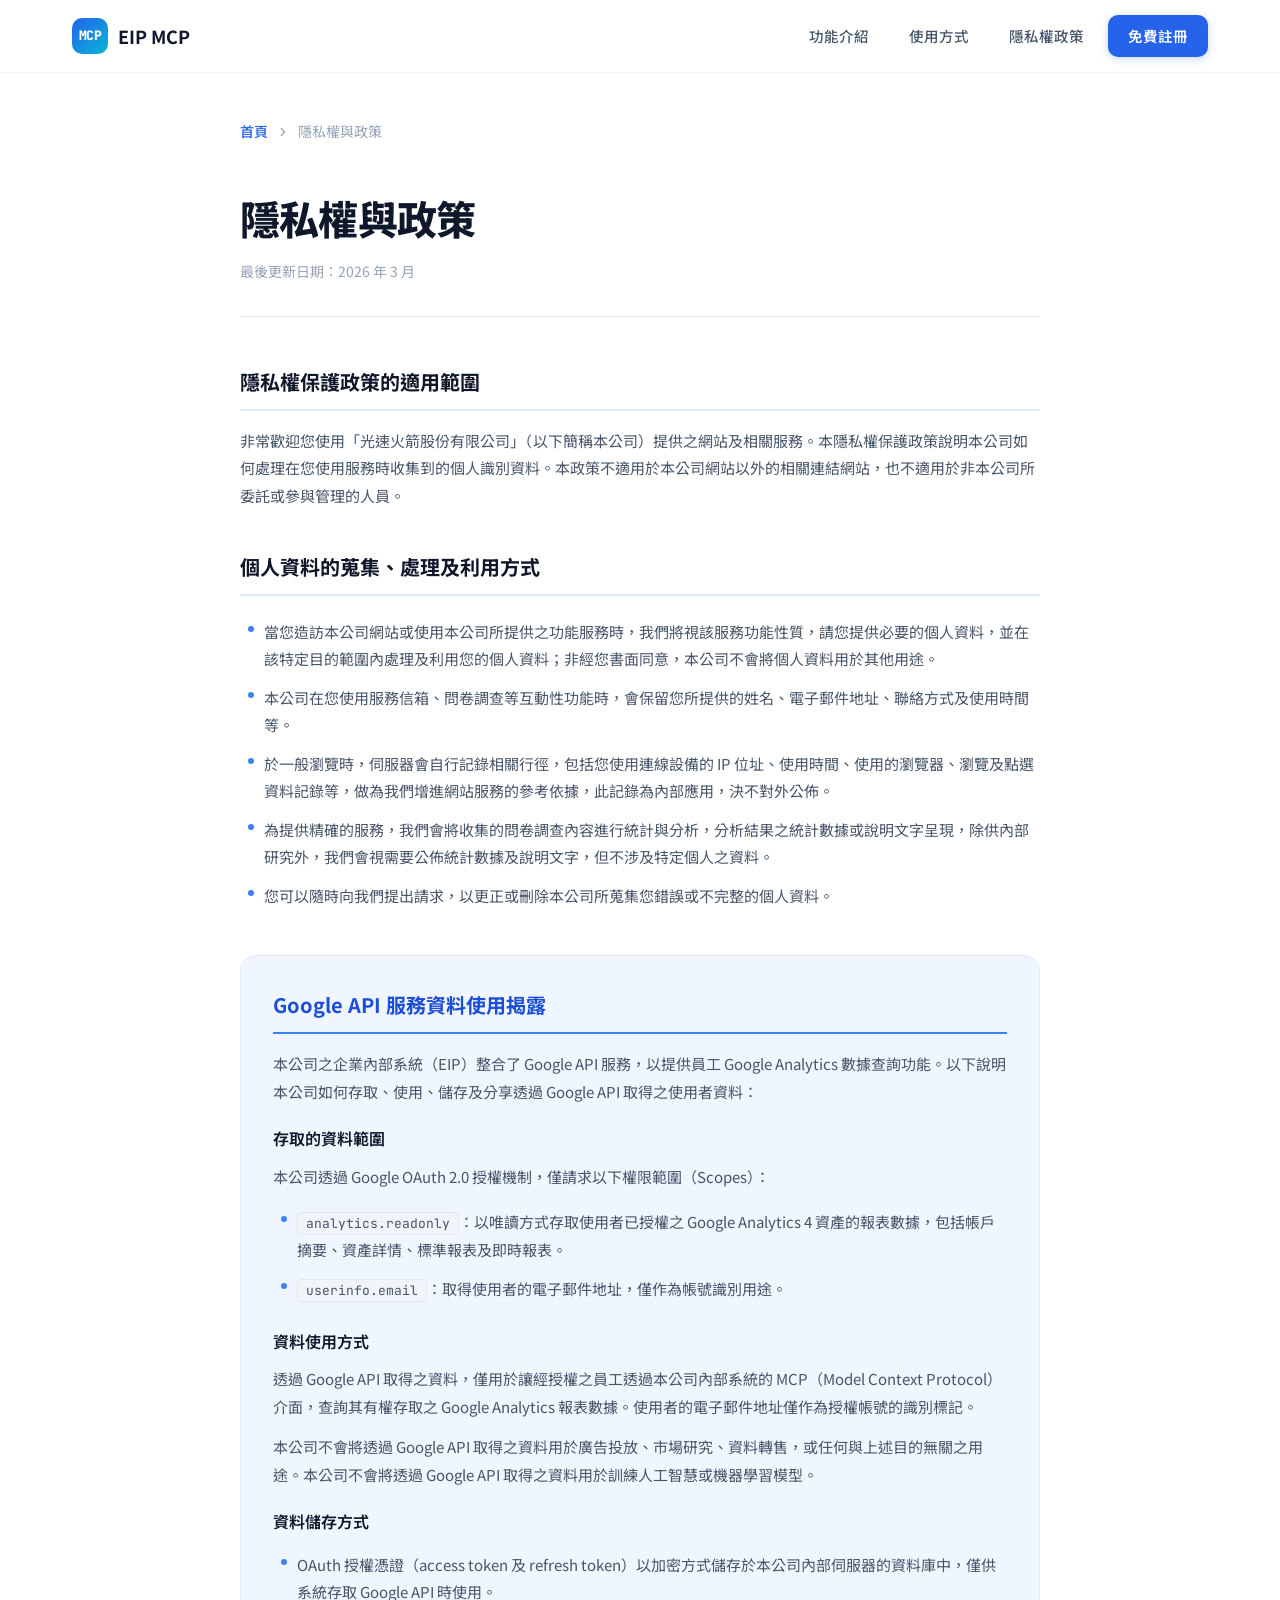
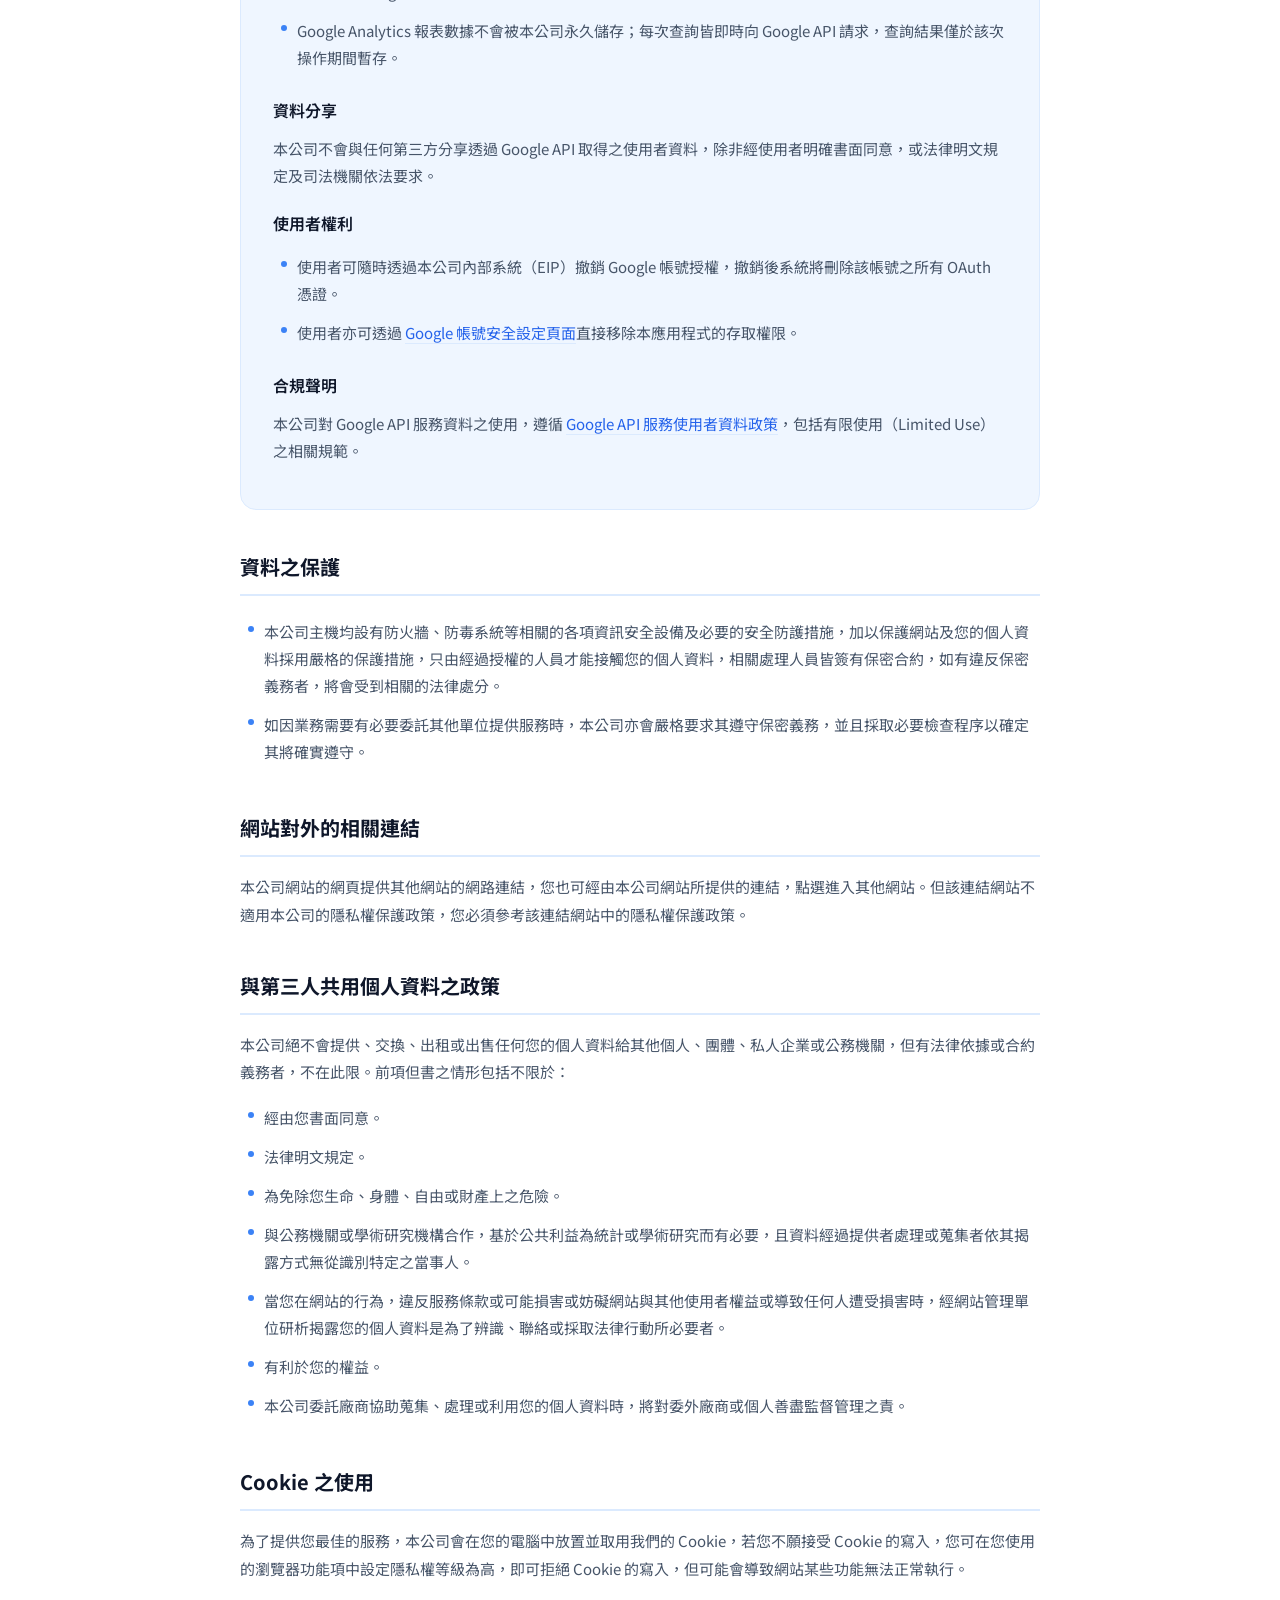
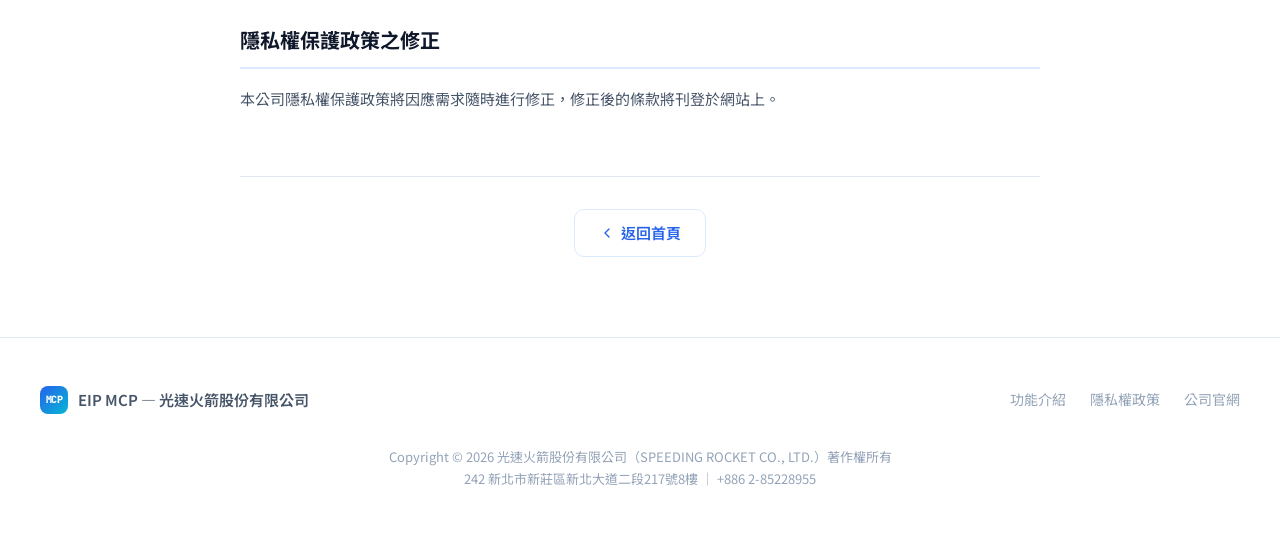
==== privacy.html @ 8275d1a3 "initial: EIP MCP 官網 + 隱私權政策" ====
<!DOCTYPE html>
<html lang="zh-TW">
<head>
  <meta charset="UTF-8">
  <meta name="viewport" content="width=device-width, initial-scale=1.0">
  <title>隱私權與政策 — EIP MCP</title>
  <meta name="description" content="光速火箭股份有限公司 EIP MCP 隱私權保護政策，包含 Google API 服務資料使用揭露。">
  <link rel="preconnect" href="https://fonts.googleapis.com">
  <link rel="preconnect" href="https://fonts.gstatic.com" crossorigin>
  <link href="https://fonts.googleapis.com/css2?family=Noto+Sans+TC:wght@400;500;600;700;900&family=JetBrains+Mono:wght@400;500&display=swap" rel="stylesheet">
  <link rel="stylesheet" href="style.css">
  <style>
    .privacy-page { padding: 120px 32px 80px; background: var(--surface); min-height: 100vh; }
    .privacy-page .privacy-inner { max-width: 800px; margin: 0 auto; }

    .breadcrumb {
      max-width: 800px; margin: 0 auto 40px;
      display: flex; align-items: center; gap: 8px;
      font-size: 14px; color: var(--text-muted);
      animation: fadeInUp 0.5s ease both;
    }
    .breadcrumb a {
      color: var(--primary); text-decoration: none; font-weight: 500;
      transition: color 0.2s;
    }
    .breadcrumb a:hover { color: var(--primary-dark); }
    .breadcrumb svg { width: 14px; height: 14px; color: var(--text-muted); }

    .privacy-page h2 {
      font-size: clamp(28px, 4vw, 40px); font-weight: 800;
      margin-bottom: 8px; letter-spacing: -0.02em;
      text-align: left;
      animation: fadeInUp 0.5s 0.05s ease both;
    }
    .privacy-page .privacy-updated {
      text-align: left; color: var(--text-muted);
      font-size: 14px; margin-bottom: 48px;
      padding-bottom: 32px; border-bottom: 1px solid var(--border);
      animation: fadeInUp 0.5s 0.1s ease both;
    }
    .privacy-page .privacy-section {
      animation: fadeInUp 0.5s 0.15s ease both;
    }

    /* Google API section highlight */
    .privacy-section.google-api-section {
      background: var(--primary-50);
      border: 1px solid var(--primary-100);
      border-radius: var(--radius);
      padding: 32px;
      margin-bottom: 40px;
    }
    .privacy-section.google-api-section h3 {
      border-bottom-color: var(--primary-light);
      color: var(--primary-dark);
    }

    .back-to-top {
      display: flex; align-items: center; justify-content: center; gap: 8px;
      margin-top: 64px; padding-top: 32px; border-top: 1px solid var(--border);
    }
    .back-to-top a {
      color: var(--primary); text-decoration: none; font-weight: 600;
      font-size: 15px; display: inline-flex; align-items: center; gap: 6px;
      padding: 10px 24px; border-radius: 10px;
      border: 1.5px solid var(--primary-100);
      transition: all 0.2s;
    }
    .back-to-top a:hover {
      background: var(--primary-50); border-color: var(--primary-light);
    }
    .back-to-top a svg { width: 16px; height: 16px; }

    @media (max-width: 640px) {
      .privacy-page { padding: 100px 20px 60px; }
      .privacy-section.google-api-section { padding: 24px 20px; }
    }
  </style>
</head>
<body>

  <!-- NAV -->
  <nav id="navbar">
    <div class="nav-inner">
      <a href="index.html" class="nav-logo">
        <div class="nav-logo-icon">MCP</div>
        EIP MCP
      </a>
      <button class="nav-toggle" onclick="document.querySelector('.nav-links').classList.toggle('open')" aria-label="選單">
        <span></span><span></span><span></span>
      </button>
      <div class="nav-links">
        <a href="index.html#features">功能介紹</a>
        <a href="index.html#how-it-works">使用方式</a>
        <a href="privacy.html">隱私權政策</a>
        <a href="https://meet.speeding-rocket.com/register" class="nav-cta">免費註冊</a>
      </div>
    </div>
  </nav>

  <!-- PRIVACY PAGE -->
  <main class="privacy-page">
    <div class="privacy-inner">

      <div class="breadcrumb">
        <a href="index.html">首頁</a>
        <svg viewBox="0 0 24 24" fill="none" stroke="currentColor" stroke-width="2" stroke-linecap="round" stroke-linejoin="round"><path d="m9 18 6-6-6-6"/></svg>
        <span>隱私權與政策</span>
      </div>

      <h2>隱私權與政策</h2>
      <p class="privacy-updated">最後更新日期：2026 年 3 月</p>

      <div class="privacy-section">
        <h3>隱私權保護政策的適用範圍</h3>
        <p>非常歡迎您使用「光速火箭股份有限公司」（以下簡稱本公司）提供之網站及相關服務。本隱私權保護政策說明本公司如何處理在您使用服務時收集到的個人識別資料。本政策不適用於本公司網站以外的相關連結網站，也不適用於非本公司所委託或參與管理的人員。</p>
      </div>

      <div class="privacy-section">
        <h3>個人資料的蒐集、處理及利用方式</h3>
        <ul>
          <li>當您造訪本公司網站或使用本公司所提供之功能服務時，我們將視該服務功能性質，請您提供必要的個人資料，並在該特定目的範圍內處理及利用您的個人資料；非經您書面同意，本公司不會將個人資料用於其他用途。</li>
          <li>本公司在您使用服務信箱、問卷調查等互動性功能時，會保留您所提供的姓名、電子郵件地址、聯絡方式及使用時間等。</li>
          <li>於一般瀏覽時，伺服器會自行記錄相關行徑，包括您使用連線設備的 IP 位址、使用時間、使用的瀏覽器、瀏覽及點選資料記錄等，做為我們增進網站服務的參考依據，此記錄為內部應用，決不對外公佈。</li>
          <li>為提供精確的服務，我們會將收集的問卷調查內容進行統計與分析，分析結果之統計數據或說明文字呈現，除供內部研究外，我們會視需要公佈統計數據及說明文字，但不涉及特定個人之資料。</li>
          <li>您可以隨時向我們提出請求，以更正或刪除本公司所蒐集您錯誤或不完整的個人資料。</li>
        </ul>
      </div>

      <div class="privacy-section google-api-section">
        <h3>Google API 服務資料使用揭露</h3>
        <p>本公司之企業內部系統（EIP）整合了 Google API 服務，以提供員工 Google Analytics 數據查詢功能。以下說明本公司如何存取、使用、儲存及分享透過 Google API 取得之使用者資料：</p>

        <h4>存取的資料範圍</h4>
        <p>本公司透過 Google OAuth 2.0 授權機制，僅請求以下權限範圍（Scopes）：</p>
        <ul>
          <li><code>analytics.readonly</code>：以唯讀方式存取使用者已授權之 Google Analytics 4 資產的報表數據，包括帳戶摘要、資產詳情、標準報表及即時報表。</li>
          <li><code>userinfo.email</code>：取得使用者的電子郵件地址，僅作為帳號識別用途。</li>
        </ul>

        <h4>資料使用方式</h4>
        <p>透過 Google API 取得之資料，僅用於讓經授權之員工透過本公司內部系統的 MCP（Model Context Protocol）介面，查詢其有權存取之 Google Analytics 報表數據。使用者的電子郵件地址僅作為授權帳號的識別標記。</p>
        <p>本公司不會將透過 Google API 取得之資料用於廣告投放、市場研究、資料轉售，或任何與上述目的無關之用途。本公司不會將透過 Google API 取得之資料用於訓練人工智慧或機器學習模型。</p>

        <h4>資料儲存方式</h4>
        <ul>
          <li>OAuth 授權憑證（access token 及 refresh token）以加密方式儲存於本公司內部伺服器的資料庫中，僅供系統存取 Google API 時使用。</li>
          <li>Google Analytics 報表數據不會被本公司永久儲存；每次查詢皆即時向 Google API 請求，查詢結果僅於該次操作期間暫存。</li>
        </ul>

        <h4>資料分享</h4>
        <p>本公司不會與任何第三方分享透過 Google API 取得之使用者資料，除非經使用者明確書面同意，或法律明文規定及司法機關依法要求。</p>

        <h4>使用者權利</h4>
        <ul>
          <li>使用者可隨時透過本公司內部系統（EIP）撤銷 Google 帳號授權，撤銷後系統將刪除該帳號之所有 OAuth 憑證。</li>
          <li>使用者亦可透過 <a href="https://myaccount.google.com/permissions" target="_blank" rel="noopener">Google 帳號安全設定頁面</a>直接移除本應用程式的存取權限。</li>
        </ul>

        <h4>合規聲明</h4>
        <p>本公司對 Google API 服務資料之使用，遵循 <a href="https://developers.google.com/terms/api-services-user-data-policy" target="_blank" rel="noopener">Google API 服務使用者資料政策</a>，包括有限使用（Limited Use）之相關規範。</p>
      </div>

      <div class="privacy-section">
        <h3>資料之保護</h3>
        <ul>
          <li>本公司主機均設有防火牆、防毒系統等相關的各項資訊安全設備及必要的安全防護措施，加以保護網站及您的個人資料採用嚴格的保護措施，只由經過授權的人員才能接觸您的個人資料，相關處理人員皆簽有保密合約，如有違反保密義務者，將會受到相關的法律處分。</li>
          <li>如因業務需要有必要委託其他單位提供服務時，本公司亦會嚴格要求其遵守保密義務，並且採取必要檢查程序以確定其將確實遵守。</li>
        </ul>
      </div>

      <div class="privacy-section">
        <h3>網站對外的相關連結</h3>
        <p>本公司網站的網頁提供其他網站的網路連結，您也可經由本公司網站所提供的連結，點選進入其他網站。但該連結網站不適用本公司的隱私權保護政策，您必須參考該連結網站中的隱私權保護政策。</p>
      </div>

      <div class="privacy-section">
        <h3>與第三人共用個人資料之政策</h3>
        <p>本公司絕不會提供、交換、出租或出售任何您的個人資料給其他個人、團體、私人企業或公務機關，但有法律依據或合約義務者，不在此限。前項但書之情形包括不限於：</p>
        <ul>
          <li>經由您書面同意。</li>
          <li>法律明文規定。</li>
          <li>為免除您生命、身體、自由或財產上之危險。</li>
          <li>與公務機關或學術研究機構合作，基於公共利益為統計或學術研究而有必要，且資料經過提供者處理或蒐集者依其揭露方式無從識別特定之當事人。</li>
          <li>當您在網站的行為，違反服務條款或可能損害或妨礙網站與其他使用者權益或導致任何人遭受損害時，經網站管理單位研析揭露您的個人資料是為了辨識、聯絡或採取法律行動所必要者。</li>
          <li>有利於您的權益。</li>
          <li>本公司委託廠商協助蒐集、處理或利用您的個人資料時，將對委外廠商或個人善盡監督管理之責。</li>
        </ul>
      </div>

      <div class="privacy-section">
        <h3>Cookie 之使用</h3>
        <p>為了提供您最佳的服務，本公司會在您的電腦中放置並取用我們的 Cookie，若您不願接受 Cookie 的寫入，您可在您使用的瀏覽器功能項中設定隱私權等級為高，即可拒絕 Cookie 的寫入，但可能會導致網站某些功能無法正常執行。</p>
      </div>

      <div class="privacy-section">
        <h3>隱私權保護政策之修正</h3>
        <p>本公司隱私權保護政策將因應需求隨時進行修正，修正後的條款將刊登於網站上。</p>
      </div>

      <div class="back-to-top">
        <a href="index.html">
          <svg viewBox="0 0 24 24" fill="none" stroke="currentColor" stroke-width="2" stroke-linecap="round" stroke-linejoin="round"><path d="m15 18-6-6 6-6"/></svg>
          返回首頁
        </a>
      </div>

    </div>
  </main>

  <!-- FOOTER -->
  <footer>
    <div class="footer-inner">
      <div class="footer-brand">
        <div class="nav-logo-icon">MCP</div>
        EIP MCP — 光速火箭股份有限公司
      </div>
      <div class="footer-links">
        <a href="index.html#features">功能介紹</a>
        <a href="privacy.html">隱私權政策</a>
        <a href="https://www.speeding-rocket.com" target="_blank" rel="noopener">公司官網</a>
      </div>
      <div class="footer-copy">
        Copyright &copy; 2026 光速火箭股份有限公司（SPEEDING ROCKET CO., LTD.）著作權所有<br>
        242 新北市新莊區新北大道二段217號8樓 ｜ +886 2-85228955
      </div>
    </div>
  </footer>

  <script>
    const navbar = document.getElementById('navbar');
    window.addEventListener('scroll', () => {
      navbar.classList.toggle('scrolled', window.scrollY > 20);
    });
    document.querySelectorAll('.nav-links a').forEach(a => {
      a.addEventListener('click', () => document.querySelector('.nav-links').classList.remove('open'));
    });
  </script>
</body>
</html>
---- style.css ----
/* ─── RESET & VARIABLES ─── */
*, *::before, *::after { margin: 0; padding: 0; box-sizing: border-box; }

:root {
  --primary: #2563eb;
  --primary-light: #3b82f6;
  --primary-dark: #1d4ed8;
  --primary-50: #eff6ff;
  --primary-100: #dbeafe;
  --accent: #06b6d4;
  --accent-light: #22d3ee;
  --surface: #ffffff;
  --surface-raised: #f8fafc;
  --surface-muted: #f1f5f9;
  --border: #e2e8f0;
  --border-light: #f1f5f9;
  --text: #0f172a;
  --text-secondary: #475569;
  --text-muted: #94a3b8;
  --success: #10b981;
  --warning: #f59e0b;
  --radius: 16px;
  --radius-sm: 10px;
  --shadow-sm: 0 1px 3px rgba(0,0,0,0.04), 0 1px 2px rgba(0,0,0,0.06);
  --shadow-md: 0 4px 16px rgba(0,0,0,0.06), 0 2px 4px rgba(0,0,0,0.04);
  --shadow-lg: 0 12px 40px rgba(0,0,0,0.08), 0 4px 12px rgba(0,0,0,0.04);
  --shadow-xl: 0 20px 60px rgba(0,0,0,0.1), 0 8px 20px rgba(0,0,0,0.06);
}

html { scroll-behavior: smooth; scroll-padding-top: 80px; }

body {
  font-family: 'Noto Sans TC', -apple-system, BlinkMacSystemFont, sans-serif;
  color: var(--text);
  background: var(--surface);
  line-height: 1.7;
  -webkit-font-smoothing: antialiased;
  overflow-x: hidden;
}

/* ─── NAV ─── */
nav {
  position: fixed; top: 0; left: 0; right: 0; z-index: 100;
  background: rgba(255,255,255,0.85);
  backdrop-filter: blur(20px) saturate(180%);
  -webkit-backdrop-filter: blur(20px) saturate(180%);
  border-bottom: 1px solid var(--border-light);
  transition: box-shadow 0.3s ease;
}
nav.scrolled { box-shadow: var(--shadow-sm); }
.nav-inner {
  max-width: 1200px; margin: 0 auto;
  padding: 0 32px; height: 72px;
  display: flex; align-items: center; justify-content: space-between;
}
.nav-logo {
  display: flex; align-items: center; gap: 10px;
  text-decoration: none; color: var(--text);
  font-weight: 700; font-size: 18px;
}
.nav-logo-icon {
  width: 36px; height: 36px; border-radius: 10px;
  background: linear-gradient(135deg, var(--primary), var(--accent));
  display: flex; align-items: center; justify-content: center;
  color: #fff; font-weight: 900; font-size: 13px;
  font-family: 'JetBrains Mono', monospace;
  letter-spacing: -0.5px;
}
.nav-links { display: flex; align-items: center; gap: 8px; }
.nav-links a {
  text-decoration: none; color: var(--text-secondary);
  padding: 8px 16px; border-radius: 8px;
  font-size: 14.5px; font-weight: 500;
  transition: all 0.2s ease;
}
.nav-links a:hover { color: var(--text); background: var(--surface-muted); }
.nav-cta {
  background: var(--primary) !important; color: #fff !important;
  padding: 9px 20px !important; border-radius: 10px !important;
  font-weight: 600 !important;
  transition: all 0.2s ease !important;
  box-shadow: 0 2px 8px rgba(37,99,235,0.25);
}
.nav-cta:hover {
  background: var(--primary-dark) !important;
  box-shadow: 0 4px 16px rgba(37,99,235,0.35) !important;
  transform: translateY(-1px);
}
.nav-toggle { display: none; background: none; border: none; cursor: pointer; padding: 8px; }
.nav-toggle span { display: block; width: 22px; height: 2px; background: var(--text); margin: 5px 0; border-radius: 2px; transition: 0.3s; }

@media (max-width: 768px) {
  .nav-toggle { display: block; }
  .nav-links {
    position: fixed; top: 72px; left: 0; right: 0;
    background: rgba(255,255,255,0.98); backdrop-filter: blur(20px);
    flex-direction: column; padding: 16px 24px 24px;
    border-bottom: 1px solid var(--border);
    transform: translateY(-110%); opacity: 0;
    transition: all 0.3s ease; gap: 4px;
  }
  .nav-links.open { transform: translateY(0); opacity: 1; }
  .nav-links a { width: 100%; padding: 12px 16px; }
  .nav-cta { width: 100% !important; text-align: center; margin-top: 8px; }
}

/* ─── BUTTONS ─── */
.btn {
  display: inline-flex; align-items: center; gap: 8px;
  padding: 14px 32px; border-radius: 12px;
  font-size: 16px; font-weight: 600;
  text-decoration: none; cursor: pointer; border: none;
  transition: all 0.25s ease;
}
.btn-primary {
  background: var(--primary); color: #fff;
  box-shadow: 0 4px 16px rgba(37,99,235,0.3);
}
.btn-primary:hover {
  background: var(--primary-dark);
  box-shadow: 0 6px 24px rgba(37,99,235,0.4);
  transform: translateY(-2px);
}
.btn-ghost {
  background: var(--surface); color: var(--text);
  border: 1.5px solid var(--border);
}
.btn-ghost:hover {
  border-color: var(--primary-light); color: var(--primary);
  background: var(--primary-50);
}
.btn svg { width: 18px; height: 18px; }

/* ─── SECTION HEADER ─── */
.section-header { text-align: center; margin-bottom: 72px; }
.section-label {
  display: inline-block;
  font-size: 13px; font-weight: 700;
  color: var(--primary); text-transform: uppercase;
  letter-spacing: 0.08em; margin-bottom: 16px;
}
.section-header h2 {
  font-size: clamp(28px, 4vw, 42px);
  font-weight: 800; letter-spacing: -0.02em; margin-bottom: 16px;
}
.section-header p {
  font-size: 18px; color: var(--text-secondary);
  max-width: 560px; margin: 0 auto;
}

/* ─── FOOTER ─── */
footer {
  padding: 48px 32px;
  border-top: 1px solid var(--border);
  text-align: center;
}
.footer-inner {
  max-width: 1200px; margin: 0 auto;
  display: flex; align-items: center; justify-content: space-between;
  flex-wrap: wrap; gap: 16px;
}
.footer-brand {
  display: flex; align-items: center; gap: 10px;
  font-weight: 600; font-size: 15px; color: var(--text-secondary);
}
.footer-brand .nav-logo-icon { width: 28px; height: 28px; font-size: 10px; border-radius: 8px; }
.footer-links { display: flex; gap: 24px; }
.footer-links a {
  font-size: 14px; color: var(--text-muted);
  text-decoration: none; transition: color 0.2s;
}
.footer-links a:hover { color: var(--text); }
.footer-copy { font-size: 13px; color: var(--text-muted); width: 100%; margin-top: 16px; }

@media (max-width: 640px) {
  .footer-inner { justify-content: center; text-align: center; }
  .footer-links { justify-content: center; }
}

/* ─── ANIMATIONS ─── */
@keyframes fadeInUp {
  from { opacity: 0; transform: translateY(24px); }
  to { opacity: 1; transform: translateY(0); }
}
.reveal {
  opacity: 0; transform: translateY(24px);
  transition: opacity 0.6s ease, transform 0.6s ease;
}
.reveal.visible { opacity: 1; transform: translateY(0); }

/* ─── PRIVACY (shared) ─── */
.privacy {
  padding: 120px 32px;
  background: var(--surface-raised);
  border-top: 1px solid var(--border-light);
}
.privacy-inner { max-width: 800px; margin: 0 auto; }
.privacy-inner h2 {
  font-size: clamp(28px, 4vw, 36px);
  font-weight: 800; margin-bottom: 16px;
  text-align: center; letter-spacing: -0.02em;
}
.privacy-inner .privacy-updated {
  text-align: center; color: var(--text-muted);
  font-size: 14px; margin-bottom: 48px;
}
.privacy-section { margin-bottom: 40px; }
.privacy-section h3 {
  font-size: 20px; font-weight: 700; margin-bottom: 16px; color: var(--text);
  padding-bottom: 10px; border-bottom: 2px solid var(--primary-100);
}
.privacy-section h4 {
  font-size: 16px; font-weight: 600; margin: 20px 0 10px; color: var(--text);
}
.privacy-section p {
  font-size: 15px; color: var(--text-secondary);
  margin-bottom: 12px; line-height: 1.85;
}
.privacy-section ul { list-style: none; padding: 0; }
.privacy-section ul li {
  font-size: 15px; color: var(--text-secondary);
  padding: 6px 0 6px 24px; position: relative; line-height: 1.8;
}
.privacy-section ul li::before {
  content: ''; position: absolute; left: 8px; top: 14px;
  width: 6px; height: 6px; border-radius: 50%;
  background: var(--primary-light);
}
.privacy-section code {
  font-family: 'JetBrains Mono', monospace;
  font-size: 13px; background: var(--surface-muted);
  padding: 2px 8px; border-radius: 4px;
  border: 1px solid var(--border); word-break: break-all;
}
.privacy-section a {
  color: var(--primary); text-decoration: none;
  border-bottom: 1px solid var(--primary-100); transition: border-color 0.2s;
}
.privacy-section a:hover { border-color: var(--primary); }

@media (max-width: 640px) {
  .privacy { padding: 80px 20px; }
}
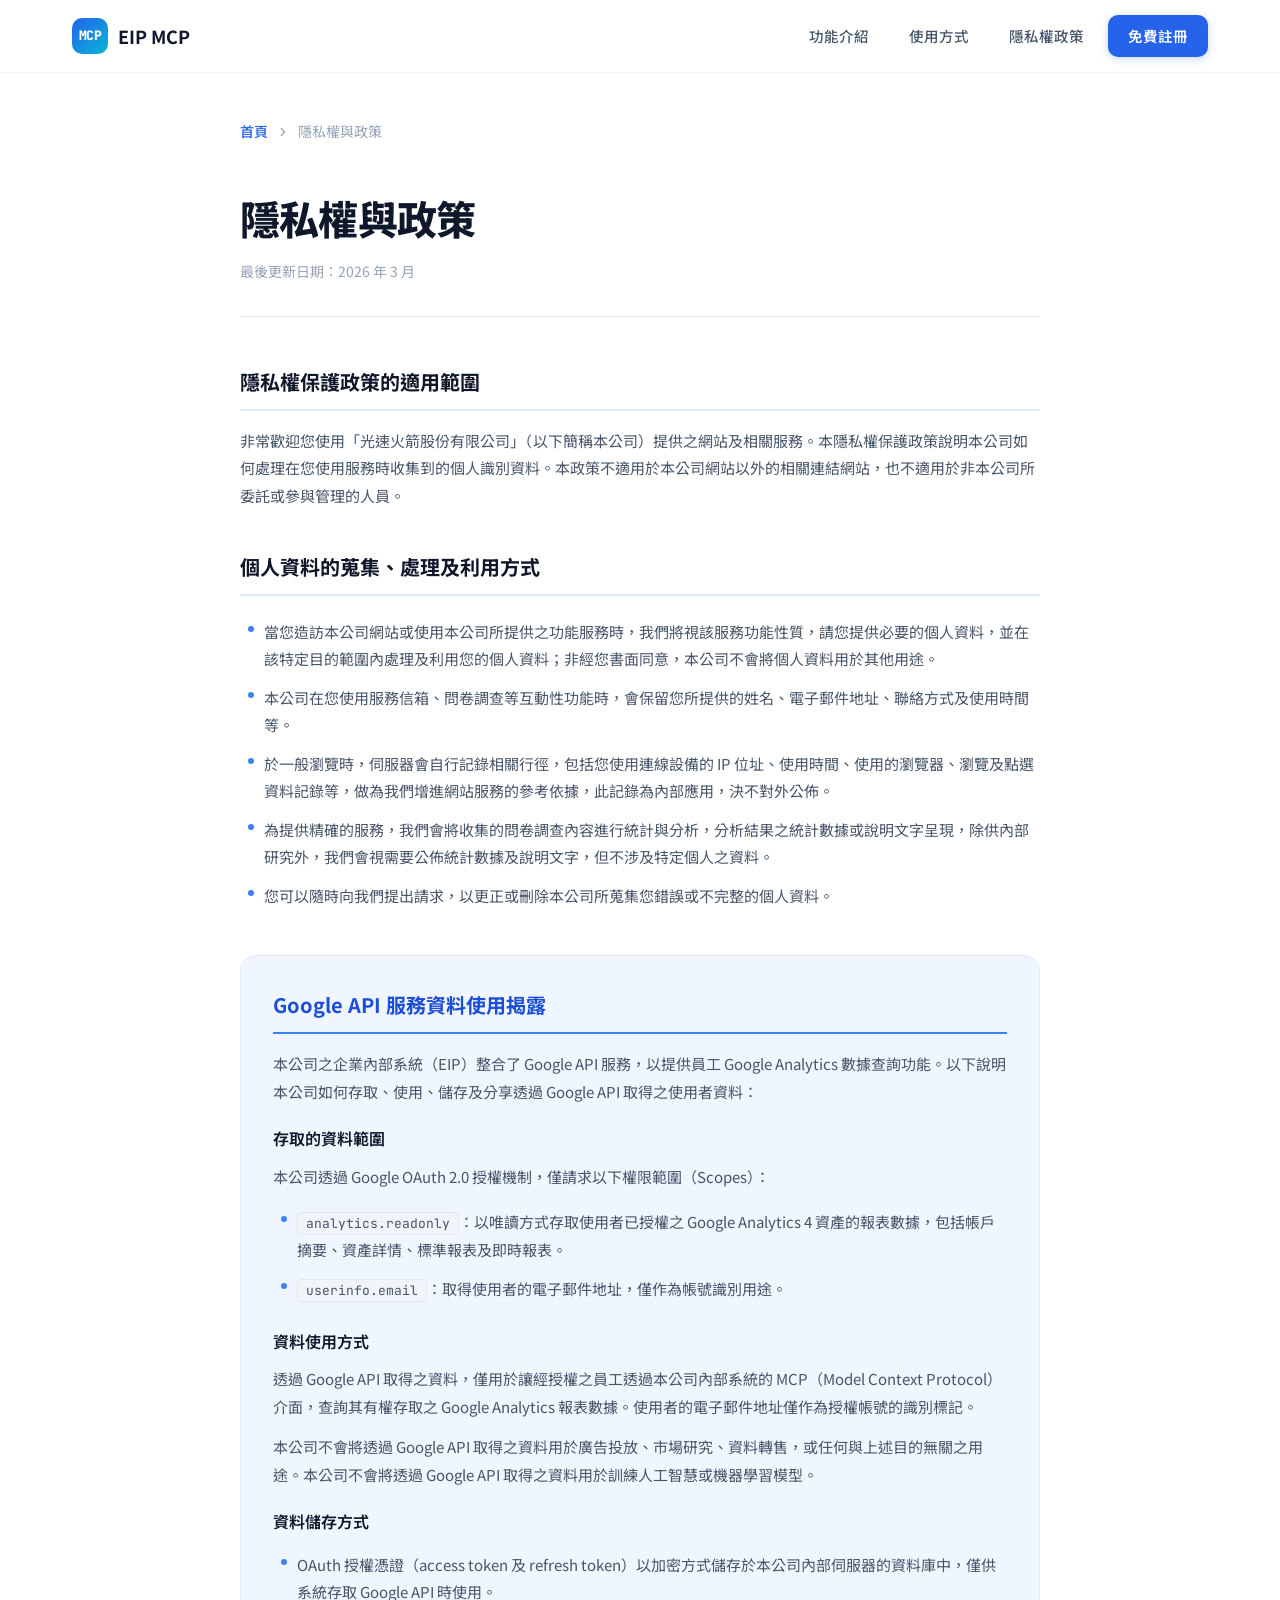
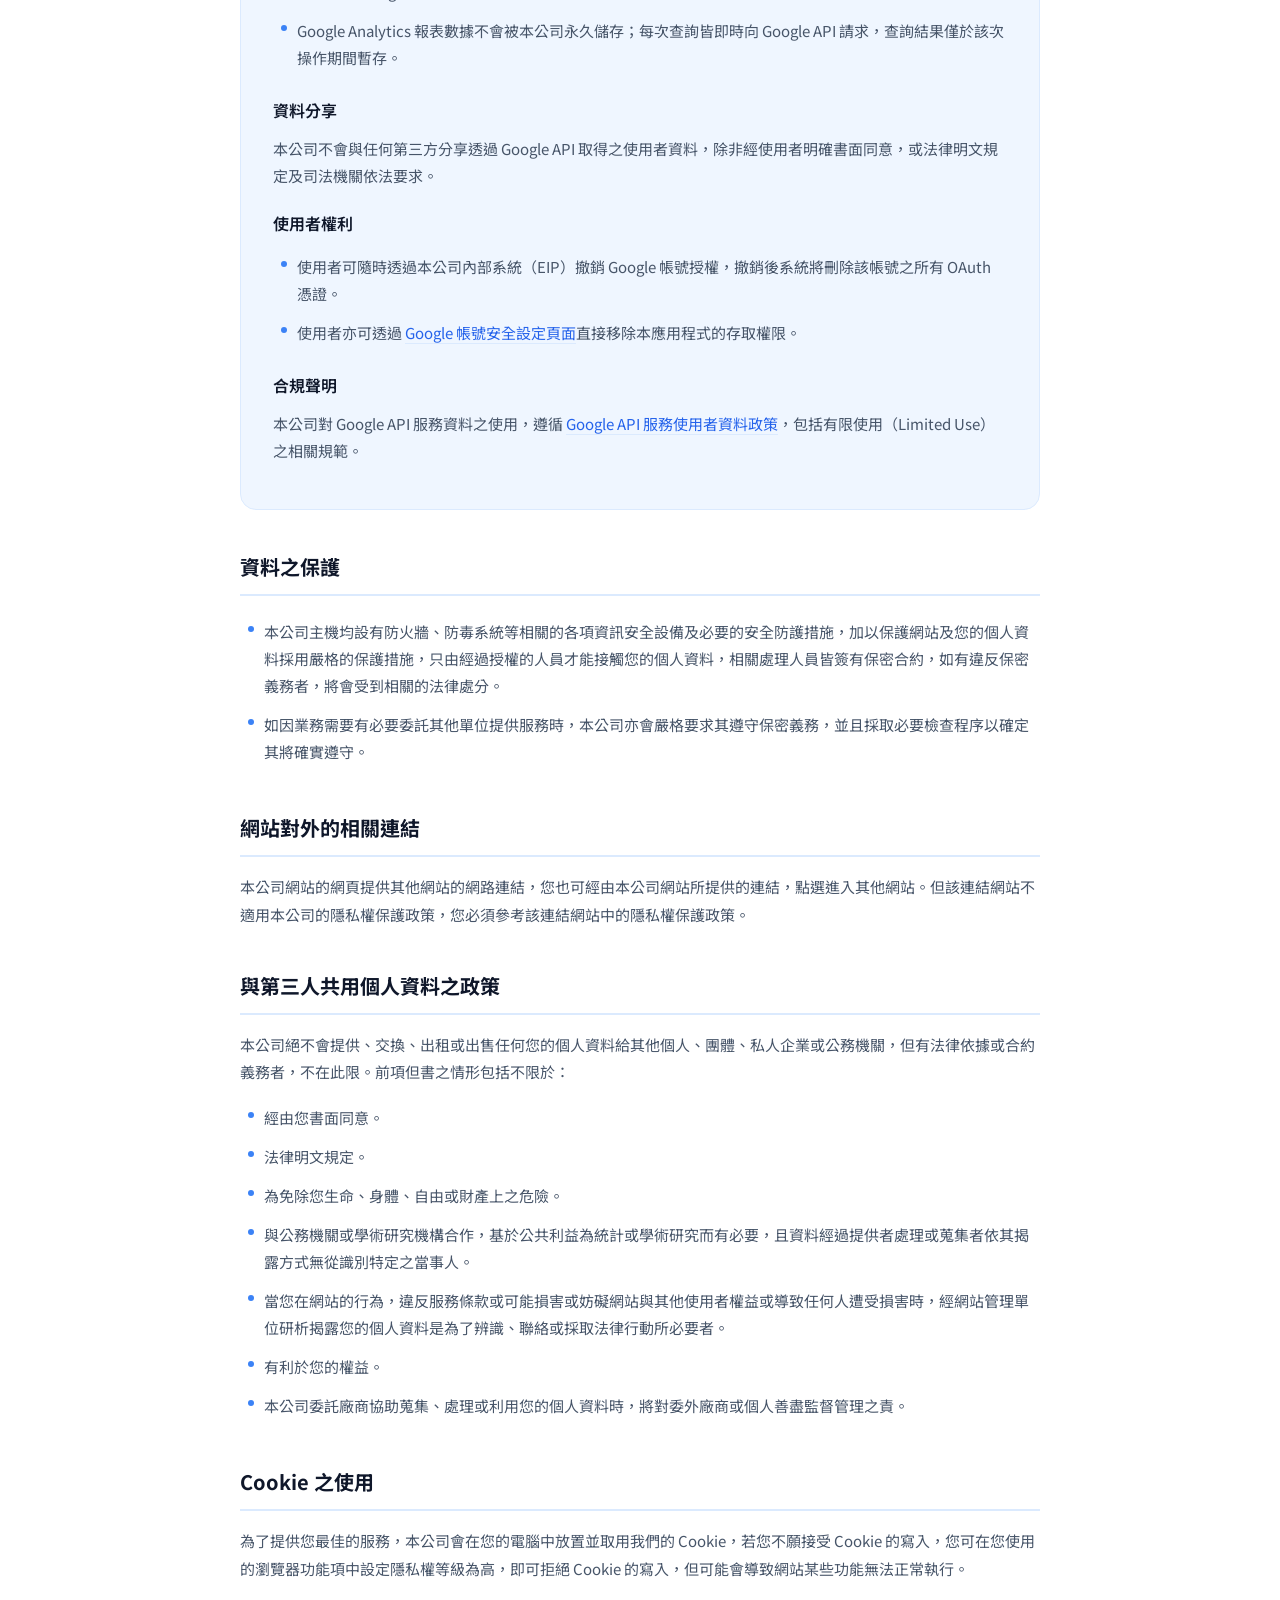
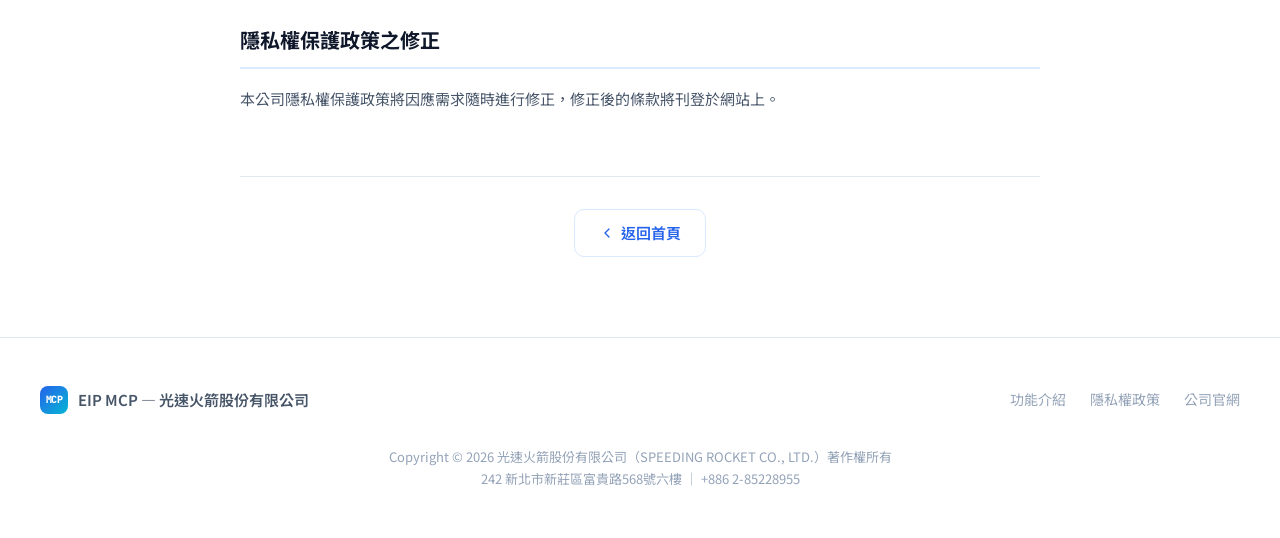
==== commit 63a6a520: "FIX" ====
--- a/privacy.html
+++ b/privacy.html
@@ -222,7 +222,7 @@
       </div>
       <div class="footer-copy">
         Copyright &copy; 2026 光速火箭股份有限公司（SPEEDING ROCKET CO., LTD.）著作權所有<br>
-        242 新北市新莊區新北大道二段217號8樓 ｜ +886 2-85228955
+        242 新北市新莊區富貴路568號六樓 ｜ +886 2-85228955
       </div>
     </div>
   </footer>
